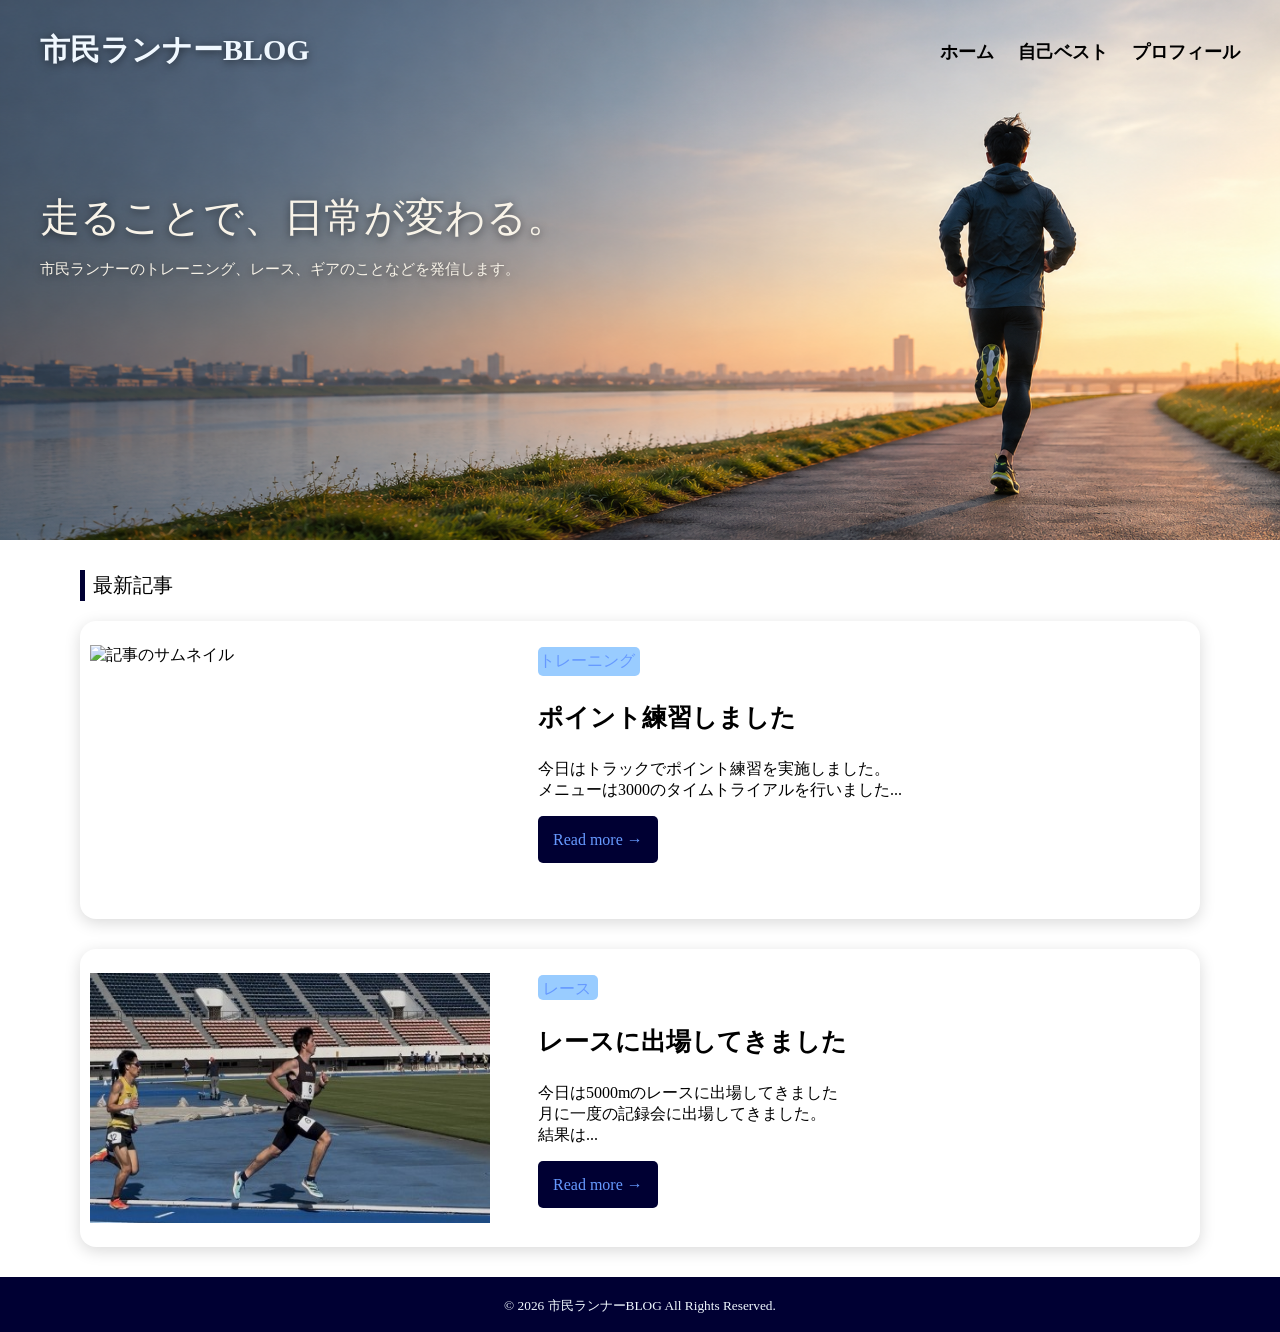
==== index.html @ 3d8c5c77 "Add files via upload" ====
<!DOCTYPE html>
<html lang="ja">
<head>
    <meta charset="UTF-8">
    <meta name="viewport" content="width=device-width, initial-scale=1.0">
    <link rel="stylesheet" href="style.css">
    <title>SelfHomePege</title>
</head>
<body>
    <header id="header">
        <img src="header.PNG" id="headerPhoto">

        
        <p id="headerNote">市民ランナーBLOG</p>
    

        
        <section id="menu">
            <a href="index.html" class="menuItem">ホーム</a>
            <a href="personalbest.html" class="menuItem">自己ベスト</a>
            <a href="profile.html" class="menuItem">プロフィール</a>
        </section>

        <div id="headerText">
            <p id="headerCatchCopy">走ることで、日常が変わる。</p>
            <p id="smallHeadText">市民ランナーのトレーニング、レース、ギアのことなどを発信します。</p>
        </div>

    </header>

    <p id="latestarticle">最新記事</p>
      

    <section class="contents">
            <img src="20260401.jpg" class="photo" alt="記事のサムネイル">
            
            <div class="article-heading">
                <p class="article-traning">トレーニング</p>
                <p class="article-title">ポイント練習しました</p>
                <p class="article-text">今日はトラックでポイント練習を実施しました。<br>
                    メニューは3000のタイムトライアルを行いました...
                </p>
                <a href="post20260401.html" id="readmore">Read more →</a>
            </div>
        </section>


    <section class="contents">
            <img src="20260418.jpg" class="photo" alt="記事のサムネイル">
            
            <div class="article-heading">
                <p class="article-race">レース</p>
                <p class="article-title">レースに出場してきました</p>
                <p class="article-text">今日は5000mのレースに出場してきました<br>
                    月に一度の記録会に出場してきました。<br>
                    結果は...
                </p>
                <a href="post20260418.html" id="readmore">Read more →</a>
            </div>
    </section>

    <small id="small">© 2026 市民ランナーBLOG All Rights Reserved.</small>
   

    
</body>
</html>
---- style.css ----
body {
    /* 無駄な余白を消す */
    margin: 0; 
}

/* ヘッダーの全体 */
header {
    position: relative;
    /* 横幅全体に広げる */
    width: 100%;
    height: 60vh;
    overflow: hidden;
}


/* ヘッダー画像 */
#headerPhoto {
    display: block;
    width: 100%;
    height: 100%;
    margin: 0;
    object-fit: cover;
    object-position: center;
}

/* ヘッダーのタイトル部分 */
#headerNote {
    position: fixed;
    top: 30px;
    left: 40px;
    margin: 0;
    font-weight: bold;
    color: aliceblue;
    font-size: 30px;
    text-shadow: 0 2px 8px rgba(0, 0, 0, 0.55);
}

/* メニュー全体の設定 */
#menu {
    position: fixed;
    top: 40px;
    right: 40px;
    display: flex;
    gap: 24px;
    
}
/* メニューアイテムひとつひとつの設定 */
.menuItem {
    margin: 0;
    color: black;
    font-weight: bold;
    font-size: 18px;
    text-decoration: none;
}

/* メニューにホバー機能をつける */
#menu a:hover {
    border-bottom: 1px solid #F8F3E8;
}

/* ヘッダーの文言 */
#headerText {
    position: absolute;
    left: 40px;
    top: 150px;
}

/* ヘッダーのキャッチコピーの部分 */
#headerCatchCopy {
    color: #F8F3E8;
    font-size: 40px;
    text-shadow: 0 2px 8px rgba(0, 0, 0, 0.55);
    margin-bottom: 10px;
}

/* キャッチコピー下の文言 */
#smallHeadText {
    color: #F8F3E8;
    font-size: 15px;
    text-shadow: 0 2px 8px rgba(0, 0, 0, 0.55);
}

/* 最新記事の文字のところ */
#latestarticle {
    max-width: 1100px;
    font-size: 20px;
    margin: 30px auto 0;
    /* 最新記事の横の棒 */
    border-left: 5px solid #000033;
    /* 最新記事と棒の間のギャップ */
    padding: 2px 8px;
    cursor: pointer;
}

/* 写真のサイズ */
.photo {
    width: 400px;
    height: 250px;
}

/* 記事のサムネ全体のレイアウト */
.contents {
    display: flex;
    gap: 28px;
    max-width: 1100px; /*　最大の横幅  */
    margin: 20px auto 30px auto;
    background-color: white; /* 背景を白にする */
    border-radius: 16px;  /* 角を丸くする */
    padding: 24px 10px;  /* 内側の余白 */
    box-shadow: 0 4px 16px rgba(0, 0, 0, 0.15); /* 影 */
}

/* サムネ内の文言レイアウト */
.article-heading {
    margin-left: 20px;
}

/* 種類-トレーニング */
.article-traning {
    width: 100px;
    padding: 4px 1px;
    margin: 2px 0;
    border-radius: 5px;
    color: #6699FF;
    background-color: #99CCFF;

}

/* 種類-レース */
.article-race {
    width: 50px;
    padding: 4px 5px 0 5px;
    margin: 2px 0;
    border-radius: 5px;
    color: #6699FF;
    background-color: #99CCFF;
}

/* サムネのタイトル */
.article-title {
    font-size: 25px;
    font-weight: bolder;
}

/* 記事の説明 */
.article-text {
    margin-bottom: 30px;
}


/* Read moreのレイアウト */
#readmore {
    padding: 15px 15px;
    margin: 3px 0 ;
    border-radius: 5px;
    color: #6699FF;
    text-decoration: none;
    background-color: #000033;
    cursor: pointer;
}

#small {
    display: block;
    width: 100%;
    padding-top: 20px;
    padding-bottom: 17px;
    text-align: center;
    background-color: #000033;
    color: aliceblue;
}

/* ========================= */
/* スマホ用の調整 */
/* ========================= */

@media screen and (max-width: 768px) { /* 画面幅が768px以下のときだけ適用 */

    header { /* ヘッダー全体 */
        height: 55vh; /* スマホではヘッダーを少し低くする */
        min-height: 360px; /* 文字が潰れないように最低高さを確保 */
    }



    #headerNote { /* 左上のブログ名 */
        position: absolute; /* スマホでは画面固定をやめる */
        top: 20px; /* 上から20pxにする */
        left: 20px; /* 左から20pxにする */
        font-size: 22px; /* スマホ用に少し小さくする */
    }

    #menu { /* メニュー全体 */
        position: absolute; /* スマホでは画面固定をやめる */
        top: 60px; /* ブログ名の下に配置 */
        left: 20px; /* 左寄せにする */
        right: 20px; /* 右側にも余白を作る */
        display: flex; /* 横並びは維持 */
        flex-wrap: wrap; /* 入りきらない場合は折り返す */
        gap: 14px; /* メニュー間の余白を少し狭くする */
    }

    .menuItem { /* メニュー1つ1つ */
        font-size: 14px; /* スマホ用に文字を小さくする */
    }

    #headerText { /* ヘッダー内のキャッチコピー */
        left: 20px; /* 左余白を小さくする */
        top: 170px; /* スマホで見やすい位置にする */
        width: calc(100% - 40px); /* 左右20pxずつ余白を取る */
    }

    #headerCatchCopy { /* 大きいキャッチコピー */
        font-size: 30px; /* スマホ用に文字を小さくする */
        line-height: 1.3; /* 複数行になっても読みやすくする */
    }

    #smallHeadText { /* キャッチコピー下の説明文 */
        font-size: 14px; /* スマホ用に少し小さくする */
        line-height: 1.6; /* 行間を広げる */
    }

    .contents { /* プロフィール部分全体 */
        flex-direction: column; /* スマホでは画像と文章を縦並びにする */
        width: 92%; /* 画面幅に対して少し余白を残す */
        margin: 20px auto 30px auto; /* 中央寄せにする */
        padding: 18px; /* スマホ用に内側余白を調整 */
        gap: 18px; /* 画像と文章の間隔を調整 */
    }

    .photo { /* プロフィール画像 */
        width: 100%; /* スマホでは親要素いっぱいに広げる */
        height: 245px; /* 縦横比を保つ */
    }

    .profile-heading { /* プロフィール文のまとまり */
        width: 100%; /* 横幅いっぱい使う */
        text-align: center; /* スマホでは中央寄せにする */
    }

    .profile-title { /* 名前 */
        font-size: 26px; /* スマホで見やすいサイズにする */
    }

    .profile-text { /* プロフィール本文 */
        font-size: 15px; /* スマホ用に少し小さくする */
        line-height: 1.8; /* 行間を広げる */
        text-align: left; /* 長い文章は左寄せの方が読みやすい */
    }

    #personalbest { /* 自己ベスト全体 */
        width: 92%; /* スマホでは画面幅に合わせる */
        margin: 30px auto; /* 中央寄せにする */
    }

    #personalbest-title { /* 自己ベストのタイトル */
        font-size: 22px; /* スマホ用に少し小さくする */
    }

    #Pb-table { /* 自己ベストの表 */
        width: 100%; /* 表を親要素いっぱいにする */
    }

    .table-cell { /* 表のセル */
        padding: 12px; /* スマホ用に余白を調整 */
        font-size: 16px; /* スマホ用に文字サイズを調整 */
    }

    #goal { /* 目標のセクション */
        width: 92%; /* スマホでは画面幅に合わせる */
        margin: 30px auto; /* 中央寄せにする */
        padding: 0 10px; /* 左右に少し余白をつける */
    }

    #goal-title { /* 目標タイトル */
        font-size: 22px; /* スマホ用に少し小さくする */
    }

    #goal-text { /* 目標本文 */
        font-size: 15px; /* スマホ用に少し小さくする */
        line-height: 1.8; /* 行間を広げる */
    }

    #small { /* フッター */
        font-size: 12px; /* スマホ用に少し小さくする */
        padding-left: 10px; /* 左に余白をつける */
        padding-right: 10px; /* 右に余白をつける */
    }
}
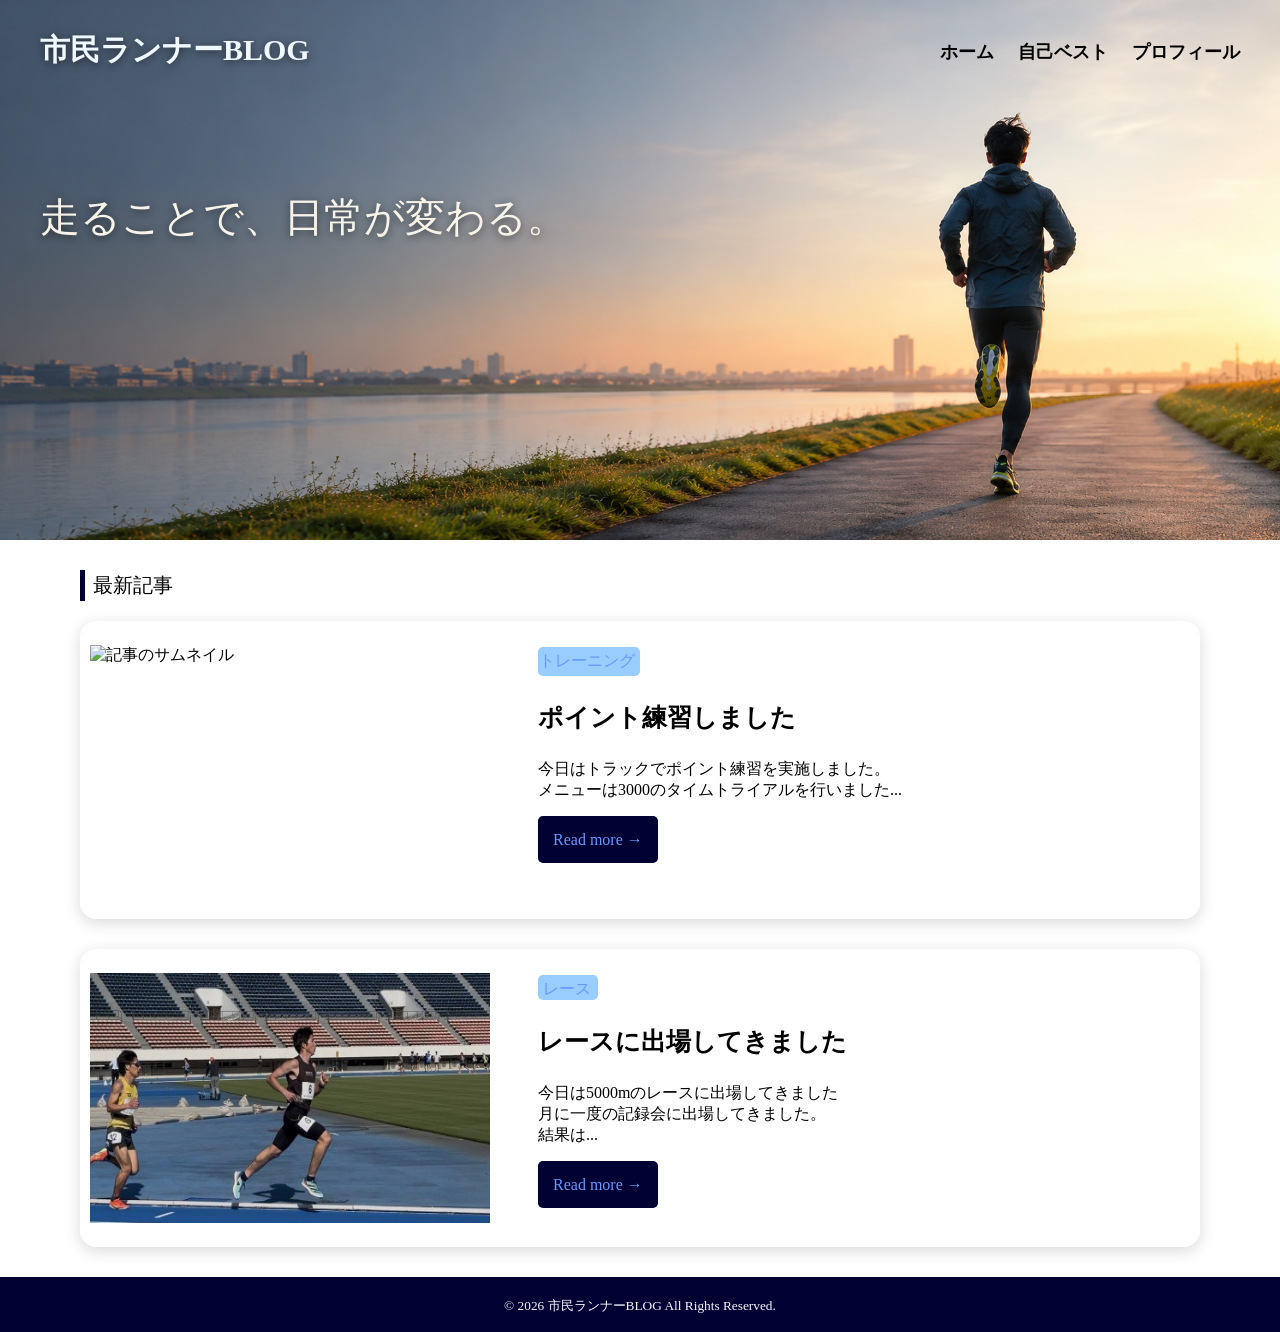
==== commit 7b61261a: "Update index.html" ====
--- a/index.html
+++ b/index.html
@@ -23,7 +23,6 @@
 
         <div id="headerText">
             <p id="headerCatchCopy">走ることで、日常が変わる。</p>
-            <p id="smallHeadText">市民ランナーのトレーニング、レース、ギアのことなどを発信します。</p>
         </div>
 
     </header>
@@ -64,4 +63,4 @@
 
     
 </body>
-</html>+</html>
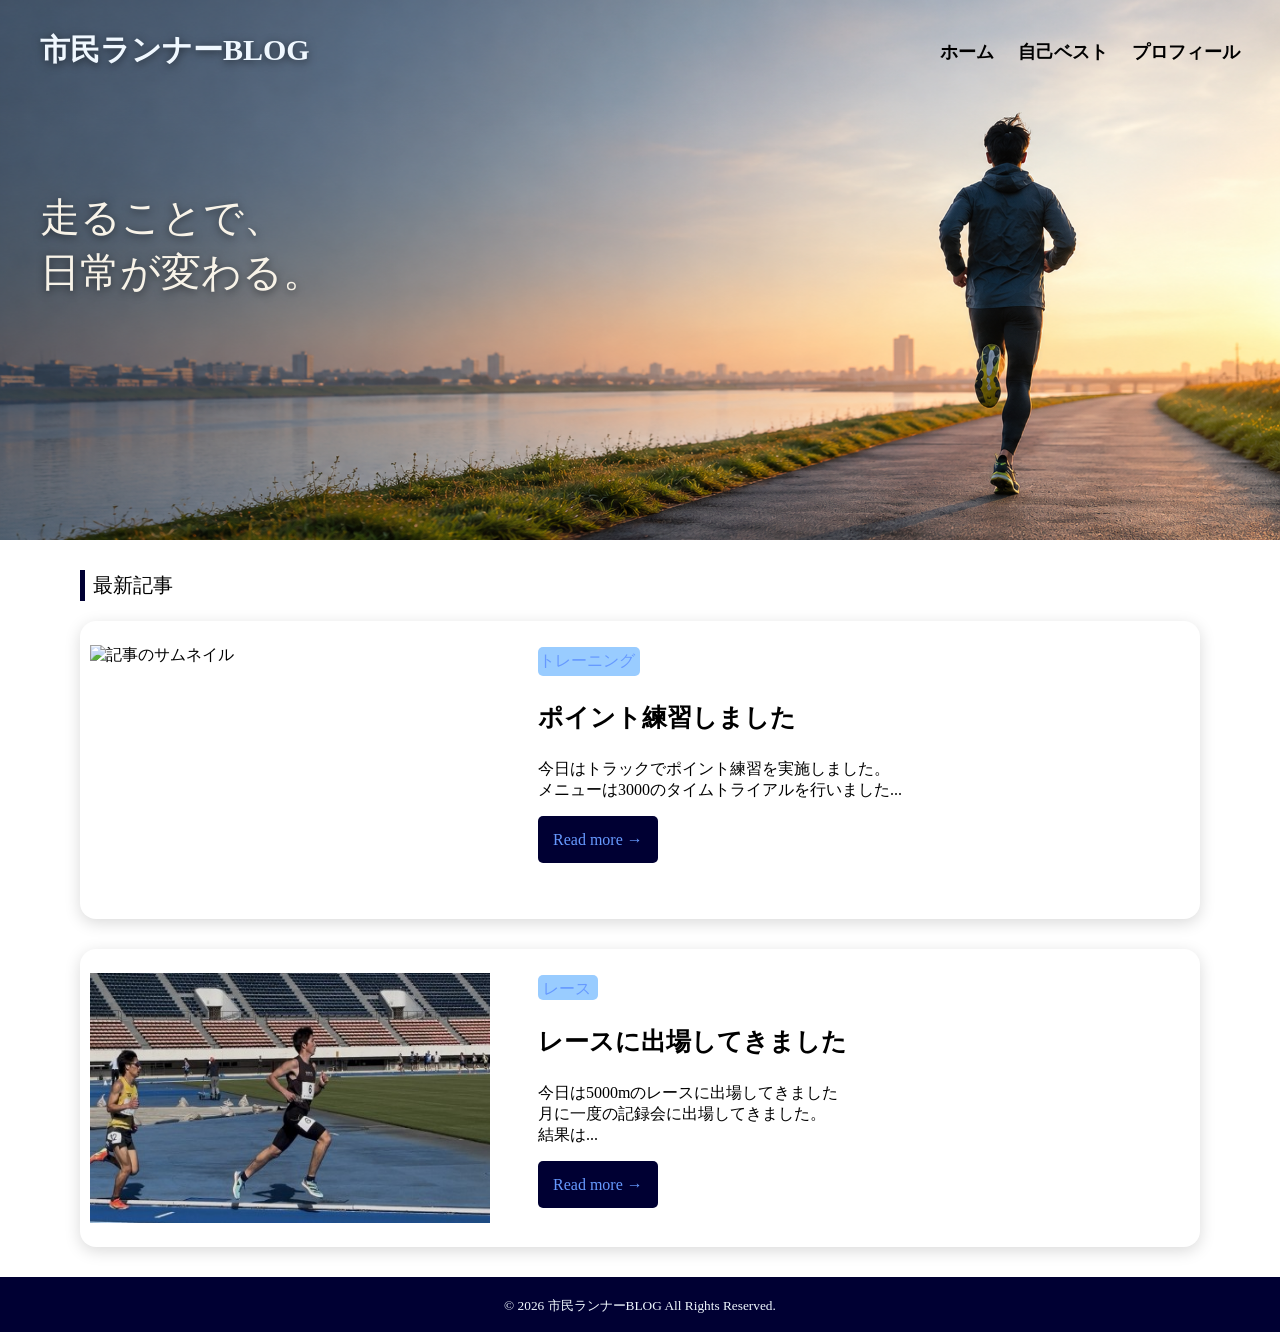
==== commit 0cf37258: "Split headerCatchCopy text into multiple lines" ====
--- a/index.html
+++ b/index.html
@@ -22,7 +22,8 @@
         </section>
 
         <div id="headerText">
-            <p id="headerCatchCopy">走ることで、日常が変わる。</p>
+            <p id="headerCatchCopy">走ることで、<br>
+            日常が変わる。</p>
         </div>
 
     </header>
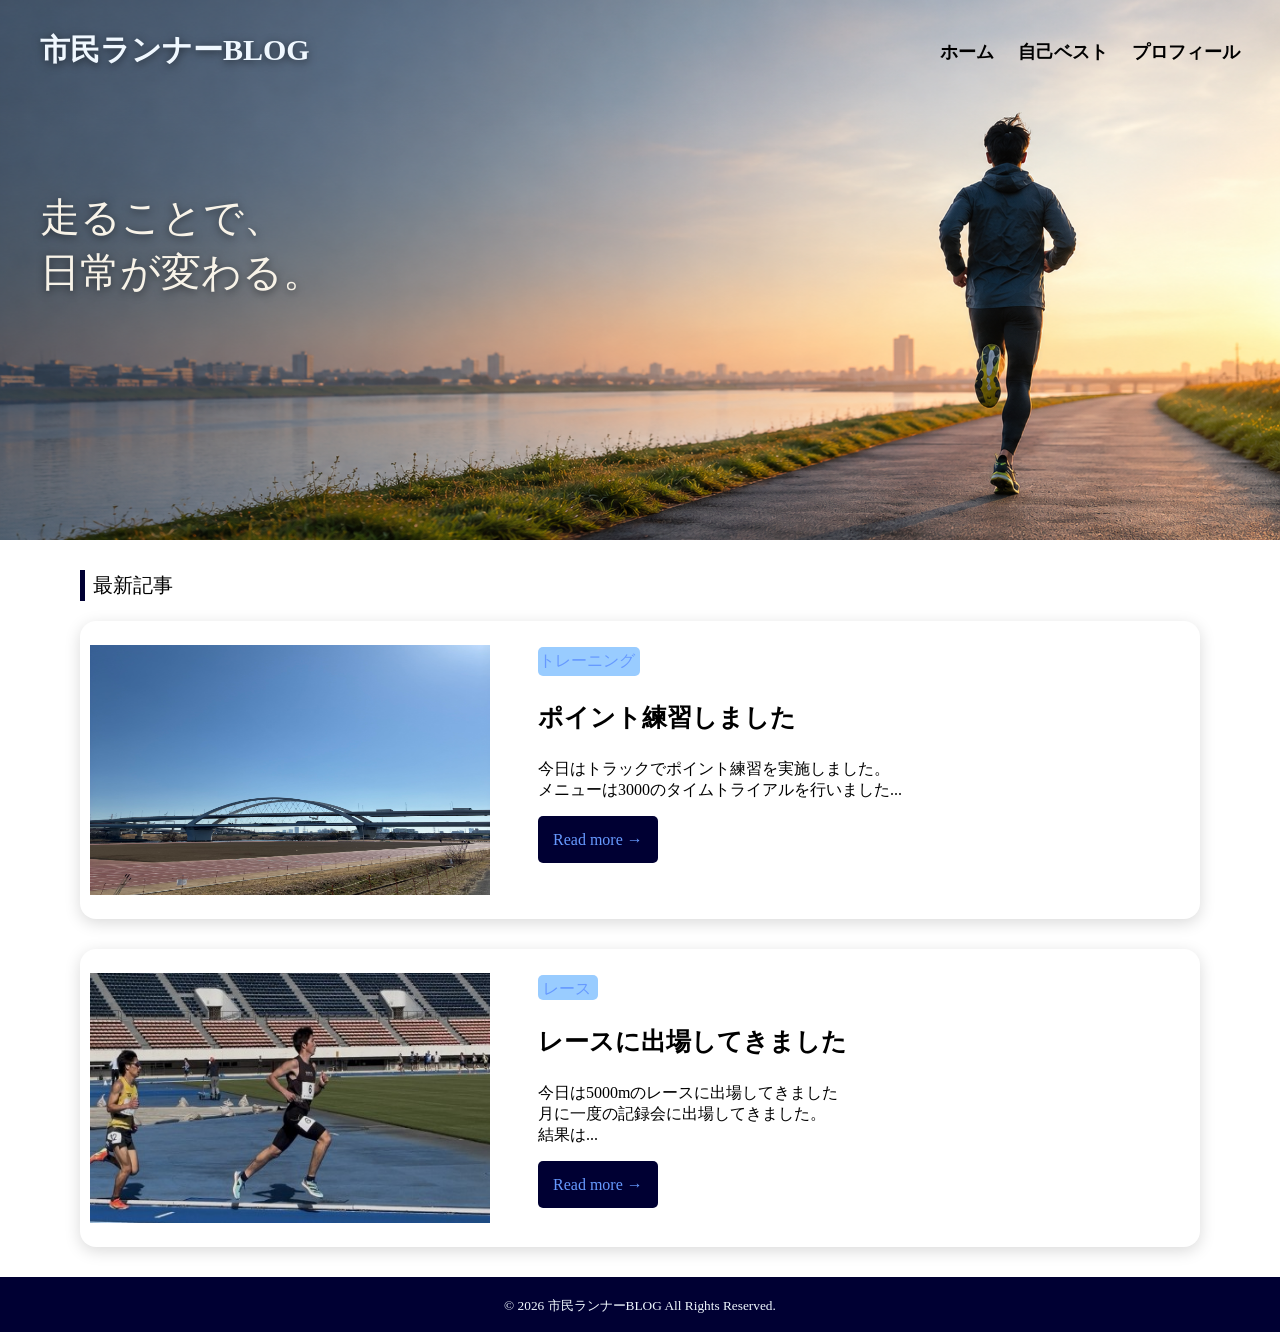
==== commit a6bfc055: "Update index.html" ====
--- a/index.html
+++ b/index.html
@@ -32,7 +32,7 @@
       
 
     <section class="contents">
-            <img src="20260401.jpg" class="photo" alt="記事のサムネイル">
+            <img src="20260401.jpeg" class="photo" alt="記事のサムネイル">
             
             <div class="article-heading">
                 <p class="article-traning">トレーニング</p>
